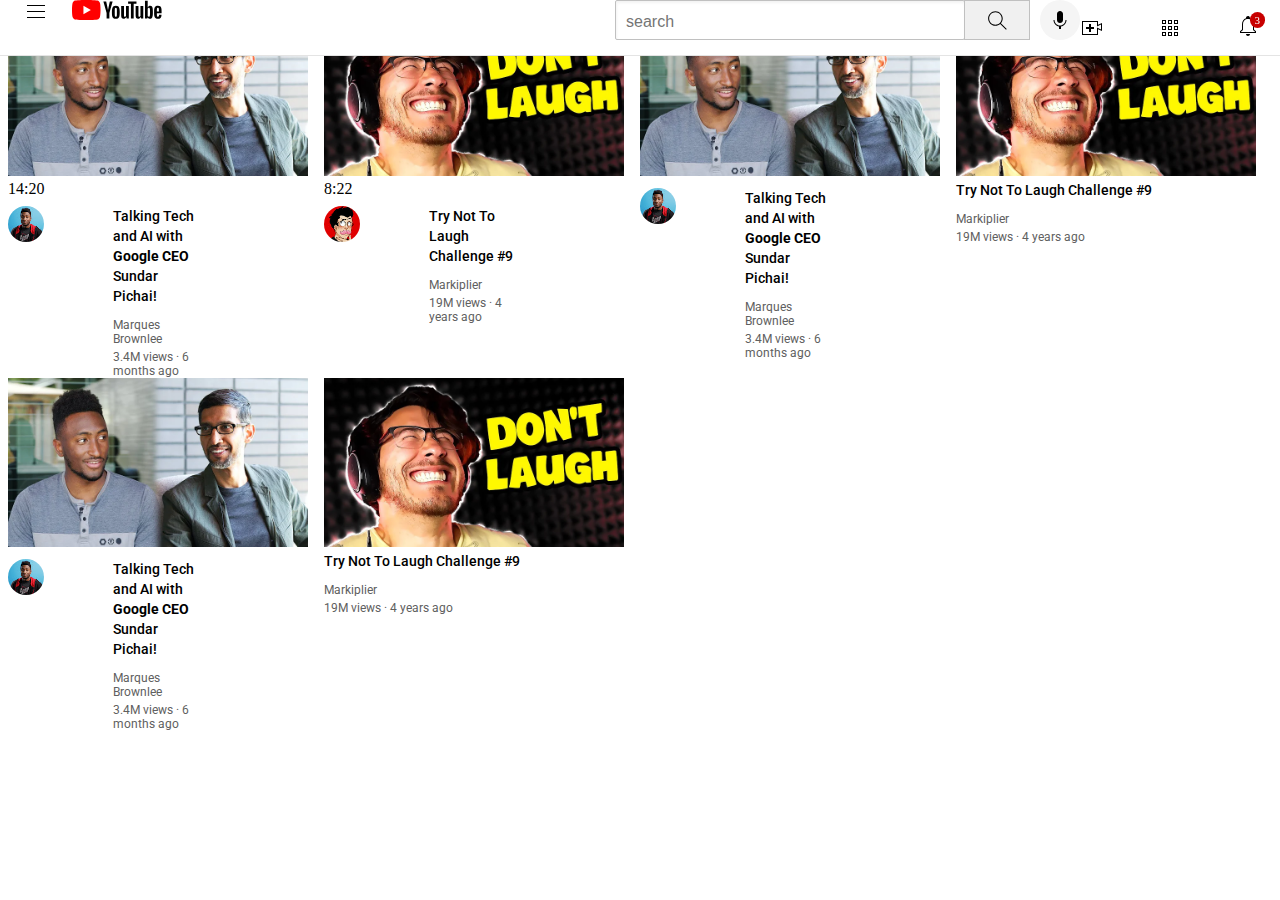
==== index.html @ 8c2d7e01 "checkpoint" ====
<!DOCTYPE html>
<html lang="en">
  <head>
    <meta charset="utf-8">
    <meta name="viewport" content="width=device-width, initial-scale=1">
    <title>YouTube.com clone</title>
    <link href="https://fonts.googleapis.com/icon?family=Material+Icons"
      rel="stylesheet">
      <link rel="preconnect" href="https://fonts.googleapis.com">
<link rel="preconnect" href="https://fonts.gstatic.com" crossorigin>
<link href="https://fonts.googleapis.com/css2?family=Roboto:ital,wght@0,100..900;1,100..900&display=swap" rel="stylesheet">
    <link rel="stylesheet" href="style.css">
  </head>
  <body>
    <header class = "header">
        <div class = "left-section"></div>
        <img class = "hamburger-menu" src="images/hamburger-menu.svg">
        <img class = "youtube-logo" src="images/youtube-logo.svg">
  </div>
        
        <div class = "middle-section"></div>
        <input class = "search-bar" type="text" placeholder="search">
        <button class = "search-button">
          <img class = "search-icon" src = "images/search.svg">
          <div class = "tooltip">Search</div>
        </button>
        <button class = "voice-search-button">
          <img class = "voice-search-icon" src = "images/voice-search-icon.svg">
          <div class = "tooltip">Search with your voice</div>
        </button>
      </div>

        <div class = "right-section">
          <div class = "upload-icon-container">
            <img class = "upload-icon" src = "images/upload.svg">
            <div class = "tooltip">Create</div>
        </div>
        <img class = "youtube-apps-icon" src = "images/youtube-apps.svg">
        <div class = "notifications-icon-container">
    <img class = "notifications-icon" src = "images/notifications.svg">
    <div class = "notifications-count">3</div>
    </div>
        </div>
      </header>
    <section class = "video-grid">
      <div class = "video-preview">
        <div class = "thumbnail-row">
    
        <img class="thumbnail" src="images/thumbnail-1.webp">
        <div class ="video-time">14:20</div>
        </div>
      <div class = "video-details-grid">
        <div class = "channel-picture">
        <img class= "profile-picture" src="images/channel-1.jpeg">
        </div>
        <div class="video-details">
        <p class ="video-title">Talking Tech and AI with <strong>Google CEO</strong> Sundar Pichai!</p>
        <p class ="video-author">Marques Brownlee</p>
        <p class = video-stats>3.4M views &#183; 6 months ago</p>
        </div>
      </div>
    </div>
    <div class = "video-preview">
      <div class = "thumbnail-row">
      <img class="thumbnail" src="images/thumbnail-2.webp">
      <div class = "video-time">8:22</div>
    </div>
    <div class = "video-details-grid">
      <div class = "channel-picture">
        <img class = "profile-picture" src = "images/channel-2.jpeg">
      </div>
      <div class = "video-info">
      <p class ="video-title"> Try Not To Laugh Challenge #9</p>
      <p class ="video-author"> Markiplier</p>
      <p class = video-stats>19M views  &#183; 4 years ago </p>
    </div>
    </div> 
      
    </div>
    <div class = "video-preview">
      <div class = "thumbnail-row">
  
    <img class="thumbnail" src="images/thumbnail-1.webp">
  </div>
  <div class = "video-details-grid">
    <div class = "channel1">
      <img class= "profile-picture" src="images/channel-1.jpeg">
    </div>
    <div class="video-details">
    <p class ="video-title">Talking Tech and AI with <strong>Google CEO</strong> Sundar Pichai!</p>
    <p class ="video-author">Marques Brownlee</p>
    <p class = video-stats>3.4M views &#183; 6 months ago</p>
  </div>

    </div>
  </div>
  <div class = "video-preview">
    <img class="thumbnail" src="images/thumbnail-2.webp">
    
    <p class ="video-title"> Try Not To Laugh Challenge #9</p>
    <p class ="video-author"> Markiplier</p>
    <p class = video-stats>19M views  &#183; 4 years ago </p>
  </div>
  <div class = "video-preview">
    <div class = "thumbnail-row">

  <img class="thumbnail" src="images/thumbnail-1.webp">
</div>
<div class = "video-details-grid">
  <div class = "channel1">
    <img class= "profile-picture" src="images/channel-1.jpeg">
  </div>
  <div class="video-details">
  <p class ="video-title">Talking Tech and AI with <strong>Google CEO</strong> Sundar Pichai!</p>
  <p class ="video-author">Marques Brownlee</p>
  <p class = video-stats>3.4M views &#183; 6 months ago</p>
</div>

  </div>
</div>
<div class = "video-preview">
  <img class="thumbnail" src="images/thumbnail-2.webp">
  
  <p class ="video-title"> Try Not To Laugh Challenge #9</p>
  <p class ="video-author"> Markiplier</p>
  <p class = video-stats>19M views  &#183; 4 years ago </p>
</div>
    
    
    
</body>
</html>
---- style.css ----
.header {
  height: 55px;

  display: flex;
  flex-direction: row;
  justify-content: space-between;

  position: fixed;
  top: 0;
  left: 0;
  right: 0;
  z-index: 100;

  background-color: white;
  border-bottom-width: 1px;
  border-bottom-style: solid;
  border-bottom-color: rgb(228, 228, 228);
}

.left-section {
  display: flex;
  align-items: center;
}

.hamburger-menu {
  height: 24px;
  margin-left: 24px;
  margin-right: 24px;
}

.youtube-logo {
  height: 20px;
}

.middle-section {
  flex: 1;
  margin-left: 70px;
  margin-right: 35px;
  max-width: 500px;
  display: flex;
  align-items: center;
}

.search-bar {
  flex: 1;
  height: 36px;
  padding-left: 10px;
  font-size: 16px;
  border: 1px solid rgb(192, 192, 192);
  border-radius: 2px;
  box-shadow: inset 1px 2px 3px rgba(0, 0, 0, 0.05);
  width: 0;
}

.search-bar::placeholder {
  font-size: 16px;
}

.search-button {
  height: 40px;
  width: 66px;
  background-color: rgb(240, 240, 240);
  border-width: 1px;
  border-style: solid;
  border-color: rgb(192, 192, 192);
  margin-left: -1px;
  margin-right: 10px;
}

.search-button,
.voice-search-button,
.upload-icon-container {
  display: flex;
  justify-content: center;
  align-items: center;
  position: relative;
}

.search-button .tooltip,
.voice-search-button .tooltip,
.upload-icon-container .tooltip {
  position: absolute;
  background-color: gray;
  color: white;
  padding-top: 4px;
  padding-bottom: 4px;
  padding-left: 8px;
  padding-right: 8px;
  border-radius: 2px;
  font-size: 12px;
  bottom: -30px;
  opacity: 0;
  transition: opacity 0.15s;
  pointer-events: none;
  white-space: nowrap;
}

.search-button:hover .tooltip,
.voice-search-button:hover .tooltip,
.upload-icon-container:hover .tooltip {
  opacity: 1;
}

.search-icon {
  height: 25px;
}

.voice-search-button {
  height: 40px;
  width: 40px;
  border-radius: 20px;
  border: none;
  background-color: rgb(245, 245, 245);
}

.voice-search-icon {
  height: 24px;
}

.right-section {
  width: 180px;
  margin-right: 20px;
  display: flex;
  align-items: center;
  justify-content: space-between;
  flex-shrink: 0;
}

.upload-icon {
  height: 24px;
}

.youtube-apps-icon {
  height: 24px;
}

.notifications-icon {
  height: 24px;
}
.notifications-icon-container {
  position: relative;
}

.notifications-count {
  position: absolute;
  top: -2px;
  right: -5px;
  background-color: rgb(200, 0, 0);
  color: white;
  font-size: 11px;
  padding-left: 5px;
  padding-right: 5px;
  padding-top: 2px;
  padding-bottom: 2px;
  border-radius: 10px;
}



p
{
  font-family: Roboto,Arial;
  margin-top: 0;
  margin-bottom: 0;
}

.thumbnail{
  width: 100%;
  
}
.search-bar
{
  font-size: 20px;
  margin-left: 12px;
  display: block;
}
.video-title
{
  margin-top: 0;
  font-size: 14px;
  font-weight: 500;
  line-height: 20px;
  margin-bottom: 12px;
}
.video-preview
{
  width: 300px;
  display: inline-block;
  vertical-align: top;
  margin-right: 12px;
}
.video-details-grid
{
  display: grid;
  grid-template-columns: 50px 1fr;

}

.profile-picture
{
  width: 36px;
  border-radius: 50px;

}
.thumbnail-row
{
  margin-bottom: 8px;
  position:relative;
}
.video-author,.video-stats
{
  font-size: 12px;
  color: rgb(96, 96, 96);
}
.video-author
{
  margin-bottom: 4px;
}
.video-details-grid{
  display: grid;
  grid-template-columns: 1fr 1fr 1fr;
  column-gap: 16px;
  row-gap: 40px;
}
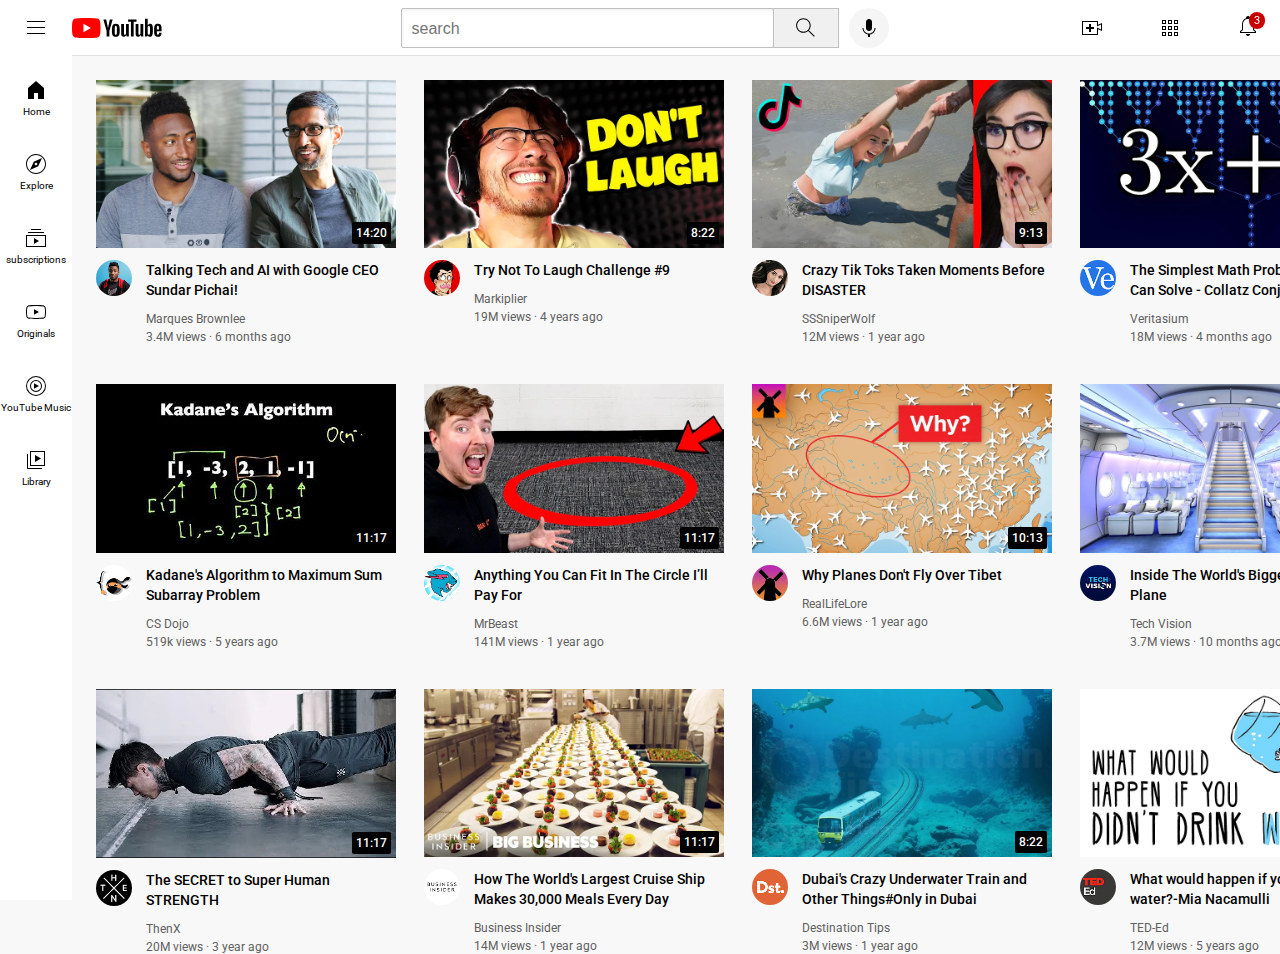
==== commit 3a3c84c4: "checkpoint" ====
--- a/index.html
+++ b/index.html
@@ -9,16 +9,17 @@
       <link rel="preconnect" href="https://fonts.googleapis.com">
 <link rel="preconnect" href="https://fonts.gstatic.com" crossorigin>
 <link href="https://fonts.googleapis.com/css2?family=Roboto:ital,wght@0,100..900;1,100..900&display=swap" rel="stylesheet">
-    <link rel="stylesheet" href="style.css">
+    <link rel="stylesheet" href="/style/style.css">
+    <link rel="stylesheet" href="/style/general.css">
   </head>
   <body>
     <header class = "header">
-        <div class = "left-section"></div>
+        <div class = "left-section">
         <img class = "hamburger-menu" src="images/hamburger-menu.svg">
         <img class = "youtube-logo" src="images/youtube-logo.svg">
   </div>
         
-        <div class = "middle-section"></div>
+        <div class = "middle-section">
         <input class = "search-bar" type="text" placeholder="search">
         <button class = "search-button">
           <img class = "search-icon" src = "images/search.svg">
@@ -42,6 +43,34 @@
     </div>
         </div>
       </header>
+
+      <nav class ="sidebar">
+        <div class = "sidebar-link">
+          <img src="images/home.svg">
+          <div>Home</div>
+          </div>
+          <div class = "sidebar-link">
+            <img src="images/explore.svg">
+            <div>Explore</div>
+          </div>
+          <div class = "sidebar-link">
+            <img src="images/subscriptions.svg">
+            <div>subscriptions</div>
+          </div>
+          <div class = "sidebar-link">
+            <img src="images/originals.svg">
+            <div>Originals</div>
+          </div>
+          <div class = "sidebar-link">
+            <img src="images/youtube-music.svg">
+            <div>YouTube Music</div>
+          </div>
+          <div class = "sidebar-link">
+            <img src="images/library.svg">
+            <div>Library</div>
+          </div>
+          </nav>
+          <main>
     <section class = "video-grid">
       <div class = "video-preview">
         <div class = "thumbnail-row">
@@ -54,7 +83,7 @@
         <img class= "profile-picture" src="images/channel-1.jpeg">
         </div>
         <div class="video-details">
-        <p class ="video-title">Talking Tech and AI with <strong>Google CEO</strong> Sundar Pichai!</p>
+        <p class ="video-title">Talking Tech and AI with Google CEO Sundar Pichai!</p>
         <p class ="video-author">Marques Brownlee</p>
         <p class = video-stats>3.4M views &#183; 6 months ago</p>
         </div>
@@ -72,61 +101,205 @@
       <div class = "video-info">
       <p class ="video-title"> Try Not To Laugh Challenge #9</p>
       <p class ="video-author"> Markiplier</p>
-      <p class = video-stats>19M views  &#183; 4 years ago </p>
-    </div>
-    </div> 
-      
+      <p class =" video-stats">19M views  &#183; 4 years ago </p>
+        </div>
+     </div>   
     </div>
     <div class = "video-preview">
       <div class = "thumbnail-row">
   
-    <img class="thumbnail" src="images/thumbnail-1.webp">
+    <img class="thumbnail" src="images/thumbnail-3.webp">
+  <div class = "video-time">9:13</div>
   </div>
   <div class = "video-details-grid">
-    <div class = "channel1">
-      <img class= "profile-picture" src="images/channel-1.jpeg">
+    <div class = "channel-picture">
+      <img class= "profile-picture" src="images/channel-3.jpeg">
     </div>
     <div class="video-details">
-    <p class ="video-title">Talking Tech and AI with <strong>Google CEO</strong> Sundar Pichai!</p>
-    <p class ="video-author">Marques Brownlee</p>
-    <p class = video-stats>3.4M views &#183; 6 months ago</p>
-  </div>
-
+    <p class ="video-title"> 
+      Crazy Tik Toks Taken Moments Before DISASTER
+    </p>
+    <p class ="video-author">
+      SSSniperWolf
+    </p>
+    <p class = video-stats>12M views &#183; 1 year ago</p>
+  </div>
     </div>
   </div>
   <div class = "video-preview">
-    <img class="thumbnail" src="images/thumbnail-2.webp">
-    
-    <p class ="video-title"> Try Not To Laugh Challenge #9</p>
-    <p class ="video-author"> Markiplier</p>
-    <p class = video-stats>19M views  &#183; 4 years ago </p>
-  </div>
-  <div class = "video-preview">
-    <div class = "thumbnail-row">
-
-  <img class="thumbnail" src="images/thumbnail-1.webp">
-</div>
+    <div class ="thumbnail-row">
+    <img class="thumbnail" src="images/thumbnail-4.webp">
+    <div class ="video-time">22:09</div>
+    </div>
+    <div class="video-details-grid">
+      <div class ="channel-picture">
+        <img class="profile-picture" src="images/channel-4.jpeg">
+      </div>
+      <div class = "video-info">
+    <p class ="video-title"> 
+      The Simplest Math Problem No One Can Solve - Collatz Conjecture
+    </p>
+    <p class ="video-author"> 
+      Veritasium
+    </p>
+    <p class ="video-stats">18M views  &#183; 4 months ago</p>
+</div>
+</div>
+</div> 
+
+<div class = "video-preview">
+  <div class ="thumbnail-row">
+  <img class="thumbnail" src="images/thumbnail-5.webp">
+  <div class ="video-time">11:17</div>
+  </div>
+  <div class="video-details-grid">
+    <div class ="channel-picture">
+      <img class="profile-picture" src="images/channel-5.jpeg">
+    </div>
+    <div class = "video-info">
+  <p class ="video-title"> 
+    Kadane's Algorithm to Maximum Sum Subarray Problem
+  </p>
+  <p class="video-author">CS Dojo</p>
+  <p class = "video-stats">519k views  &#183; 5 years ago</p>
+</div>
+</div>
+</div> 
+
+<div class = "video-preview">
+  <div class ="thumbnail-row">
+  <img class="thumbnail" src="images/thumbnail-6.webp">
+  <div class ="video-time">11:17</div>
+  </div>
+  <div class="video-details-grid">
+    <div class ="channel-picture">
+      <img class="profile-picture" src="images/channel-6.jpeg">
+    </div>
+    <div class = "video-details">
+  <p class ="video-title">Anything You Can Fit In The Circle I’ll Pay For</p>
+  <p class="video-author">MrBeast</p>
+  <p class = "video-stats">141M views  &#183; 1 year ago</p>
+</div>
+</div>
+</div> 
+
+<div class = "video-preview">
+  <div class = "thumbnail-row">
+
+  <img class="thumbnail" src="images/thumbnail-7.webp">
+  <div class ="video-time">10:13</div>
+  </div>
 <div class = "video-details-grid">
-  <div class = "channel1">
-    <img class= "profile-picture" src="images/channel-1.jpeg">
+  <div class = "channel-picture">
+  <img class= "profile-picture" src="images/channel-7.jpeg">
   </div>
   <div class="video-details">
-  <p class ="video-title">Talking Tech and AI with <strong>Google CEO</strong> Sundar Pichai!</p>
-  <p class ="video-author">Marques Brownlee</p>
-  <p class = video-stats>3.4M views &#183; 6 months ago</p>
-</div>
-
-  </div>
-</div>
-<div class = "video-preview">
-  <img class="thumbnail" src="images/thumbnail-2.webp">
-  
-  <p class ="video-title"> Try Not To Laugh Challenge #9</p>
-  <p class ="video-author"> Markiplier</p>
-  <p class = video-stats>19M views  &#183; 4 years ago </p>
-</div>
-    
-    
-    
+  <p class ="video-title">
+    Why Planes Don't Fly Over Tibet
+  </p>
+  <p class ="video-author">
+    RealLifeLore
+  </p>
+  <p class = "video-stats">6.6M views &#183; 1 year ago</p>
+  </div>
+</div>
+</div>
+
+
+<div class = "video-preview">
+  <div class = "thumbnail-row">
+
+<img class="thumbnail" src="images/thumbnail-8.webp">
+<div class = "video-time">7:12</div>
+</div>
+<div class = "video-details-grid">
+<div class = "channel-picture">
+  <img class= "profile-picture" src="images/channel-8.jpeg">
+</div>
+<div class="video-details">
+<p class ="video-title"> 
+    Inside The World's Biggest Passenger Plane</p>
+<p class ="video-author">Tech Vision
+</p>
+<p class = "video-stats">3.7M views &#183; 10 months ago</p>
+</div>
+</div>
+</div>
+
+<div class = "video-preview">
+  <div class ="thumbnail-row">
+  <img class="thumbnail" src="images/thumbnail-9.webp">
+  <div class ="video-time">11:17</div>
+  </div>
+  <div class="video-details-grid">
+    <div class ="channel-picture">
+      <img class="profile-picture" src="images/channel-9.jpeg">
+    </div>
+    <div class = "video-details">
+  <p class ="video-title">
+    The SECRET to Super Human STRENGTH</p>
+  <p class="video-author">ThenX</p>
+  <p class = "video-stats">20M views  &#183; 3 year ago</p>
+</div>
+</div>
+</div> 
+
+<div class = "video-preview">
+  <div class ="thumbnail-row">
+  <img class="thumbnail" src="images/thumbnail-10.webp">
+  <div class ="video-time">11:17</div>
+  </div>
+  <div class="video-details-grid">
+    <div class ="channel-picture">
+      <img class="profile-picture" src="images/channel-10.jpeg">
+    </div>
+    <div class = "video-details">
+  <p class ="video-title">
+    How The World's Largest Cruise Ship Makes 30,000 Meals Every Day
+  </p>
+  <p class="video-author">Business Insider</p>
+
+  <p class = "video-stats">14M views  &#183; 1 year ago</p>
+</div>
+</div>
+</div> 
+
+<div class = "video-preview">
+  <div class = "thumbnail-row">
+  <img class="thumbnail" src="images/thumbnail-11.webp">
+  <div class = "video-time">8:22</div>
+</div>
+<div class = "video-details-grid">
+  <div class = "channel-picture">
+    <img class = "profile-picture" src = "images/channel-11.jpeg">
+  </div>
+  <div class = "video-info">
+  <p class ="video-title"> Dubai's Crazy Underwater Train and Other Things#Only in Dubai</p>
+  <p class ="video-author"> Destination Tips</p>
+  <p class =" video-stats">3M views  &#183; 1 year ago </p>
+    </div>
+ </div>   
+</div>
+
+<div class = "video-preview">
+  <div class = "thumbnail-row">
+  <img class="thumbnail" src="images/thumbnail-12.webp">
+  <div class = "video-time">8:22</div>
+</div>
+<div class = "video-details-grid">
+  <div class = "channel-picture">
+    <img class = "profile-picture" src = "images/channel-12.jpeg">
+  </div>
+  <div class = "video-info">
+  <p class ="video-title"> What would happen if you didn't drink water?-Mia Nacamulli</p>
+  <p class ="video-author"> TED-Ed</p>
+  <p class =" video-stats">12M views  &#183; 5 years ago </p>
+    </div>
+ </div>   
+</div>
+
+
+   </section> 
+          </main> 
 </body>
 </html>
--- a/style/style.css
+++ b/style/style.css
@@ -0,0 +1,290 @@
+.header {
+  height: 55px;
+
+  display: flex;
+  flex-direction: row;
+  justify-content: space-between;
+
+  position: fixed;
+  top: 0;
+  left: 0;
+  right: 0;
+  z-index: 100;
+
+  background-color: white;
+  border-bottom-width: 1px;
+  border-bottom-style: solid;
+  border-bottom-color: rgb(228, 228, 228);
+}
+
+.left-section {
+  display: flex;
+  align-items: center;
+}
+
+.hamburger-menu {
+  height: 24px;
+  margin-left: 24px;
+  margin-right: 24px;
+}
+
+.youtube-logo {
+  height: 20px;
+}
+
+.middle-section {
+  flex: 1;
+  margin-left: 70px;
+  margin-right: 35px;
+  max-width: 500px;
+  display: flex;
+  align-items: center;
+}
+
+.search-bar {
+  flex: 1;
+  height: 36px;
+  padding-left: 10px;
+  font-size: 16px;
+  border: 1px solid rgb(192, 192, 192);
+  border-radius: 2px;
+  box-shadow: inset 1px 2px 3px rgba(0, 0, 0, 0.05);
+  width: 0;
+}
+
+.search-bar::placeholder {
+  font-size: 16px;
+}
+
+.search-button {
+  height: 40px;
+  width: 66px;
+  background-color: rgb(240, 240, 240);
+  border-width: 1px;
+  border-style: solid;
+  border-color: rgb(192, 192, 192);
+  margin-left: -1px;
+  margin-right: 10px;
+}
+
+.search-button,
+.voice-search-button,
+.upload-icon-container {
+  display: flex;
+  justify-content: center;
+  align-items: center;
+  position: relative;
+}
+
+.search-button .tooltip,
+.voice-search-button .tooltip,
+.upload-icon-container .tooltip {
+  position: absolute;
+  background-color: gray;
+  color: white;
+  padding-top: 4px;
+  padding-bottom: 4px;
+  padding-left: 8px;
+  padding-right: 8px;
+  border-radius: 2px;
+  font-size: 12px;
+  bottom: -30px;
+  opacity: 0;
+  transition: opacity 0.15s;
+  pointer-events: none;
+  white-space: nowrap;
+}
+
+.search-button:hover .tooltip,
+.voice-search-button:hover .tooltip,
+.upload-icon-container:hover .tooltip {
+  opacity: 1;
+}
+
+.search-icon {
+  height: 25px;
+}
+
+.voice-search-button {
+  height: 40px;
+  width: 40px;
+  border-radius: 20px;
+  border: none;
+  background-color: rgb(245, 245, 245);
+}
+
+.voice-search-icon {
+  height: 24px;
+}
+
+.right-section {
+  width: 180px;
+  margin-right: 20px;
+  display: flex;
+  align-items: center;
+  justify-content: space-between;
+  flex-shrink: 0;
+}
+
+.upload-icon {
+  height: 24px;
+}
+
+.youtube-apps-icon {
+  height: 24px;
+}
+
+.notifications-icon {
+  height: 24px;
+}
+.notifications-icon-container {
+  position: relative;
+}
+
+.notifications-count {
+  position: absolute;
+  top: -2px;
+  right: -5px;
+  background-color: rgb(200, 0, 0);
+  color: white;
+  font-size: 11px;
+  padding-left: 5px;
+  padding-right: 5px;
+  padding-top: 2px;
+  padding-bottom: 2px;
+  border-radius: 10px;
+}
+
+.current-user-picture
+{
+  height: 32px;
+  border-radius: 16px;
+}
+.sidebar
+{
+  position : fixed;
+  left: 0;
+  bottom:0;
+  top:55px;
+  background-color: white;
+  width: 72px;
+  z-index: 200;;
+  padding-top: 5px;
+}
+.sidebar-link
+{
+  height: 74px;
+  display: flex;
+  justify-content: center;
+  align-items: center;
+  flex-direction: column;
+  cursor: pointer;
+}
+.sidebar-link:hover
+{
+  background-color: rgb(235,235,235);
+}
+.sidebar-link img
+{
+  height: 24px;
+  margin-bottom: 4px;
+}
+.sidebar-link div
+{
+  font-size: 10px;
+}
+
+
+.thumbnail{
+  width: 100%;
+  
+}
+.search-bar
+{
+  font-size: 20px;
+  margin-left: 12px;
+  display: block;
+}
+.video-title
+{
+  margin-top: 0;
+  font-size: 14px;
+  font-weight: 500;
+  line-height: 20px;
+  margin-bottom: 12px;
+}
+.video-preview
+{
+  width: 300px;
+  display: inline-block;
+  vertical-align: top;
+  margin-right: 12px;
+}
+.video-details-grid
+{
+  display: grid;
+  grid-template-columns: 50px 1fr;
+
+}
+
+.profile-picture
+{
+  width: 36px;
+  border-radius: 50px;
+
+}
+.thumbnail-row
+{
+  margin-bottom: 8px;
+  position:relative;
+}
+.video-author,.video-stats
+{
+  font-size: 12px;
+  color: rgb(96, 96, 96);
+}
+.video-author
+{
+  margin-bottom: 4px;
+}
+.video-grid{
+  display: grid;
+  grid-template-columns: 1fr 1fr 1fr;
+  column-gap: 16px;
+  row-gap: 40px;
+}
+
+@media(max-width:750px)
+{
+  .video-grid
+  {
+    grid-template-columns: 1fr 1fr;
+  }
+}
+@media(min-width: 751px) and (max-width: 999px)
+{
+  .video-grid
+  {
+    grid-template-columns: 1fr 1fr 1fr;
+  }
+}
+@media(min-width: 1000px)
+{
+  .video-grid
+  {
+    grid-template-columns: 1fr 1fr 1fr 1fr;
+  }
+}
+
+.video-time
+{
+  font-size: 12px;
+  font-weight: 500;
+  padding: 4px;
+  border-radius: 2px;
+  background-color: black;
+  color: white;
+  position: absolute;
+  bottom:8px;
+  right: 5px;
+}--- a/style/general.css
+++ b/style/general.css
@@ -0,0 +1,16 @@
+p
+{
+  
+  margin-top: 0;
+  margin-bottom: 0;
+}
+body{
+
+
+  font-family: Roboto,Arial;
+  margin: 0;
+  padding-top: 80px;
+  padding-left: 96px;
+  padding-right: 24px;
+  background-color: rgb(248, 248, 248);
+}